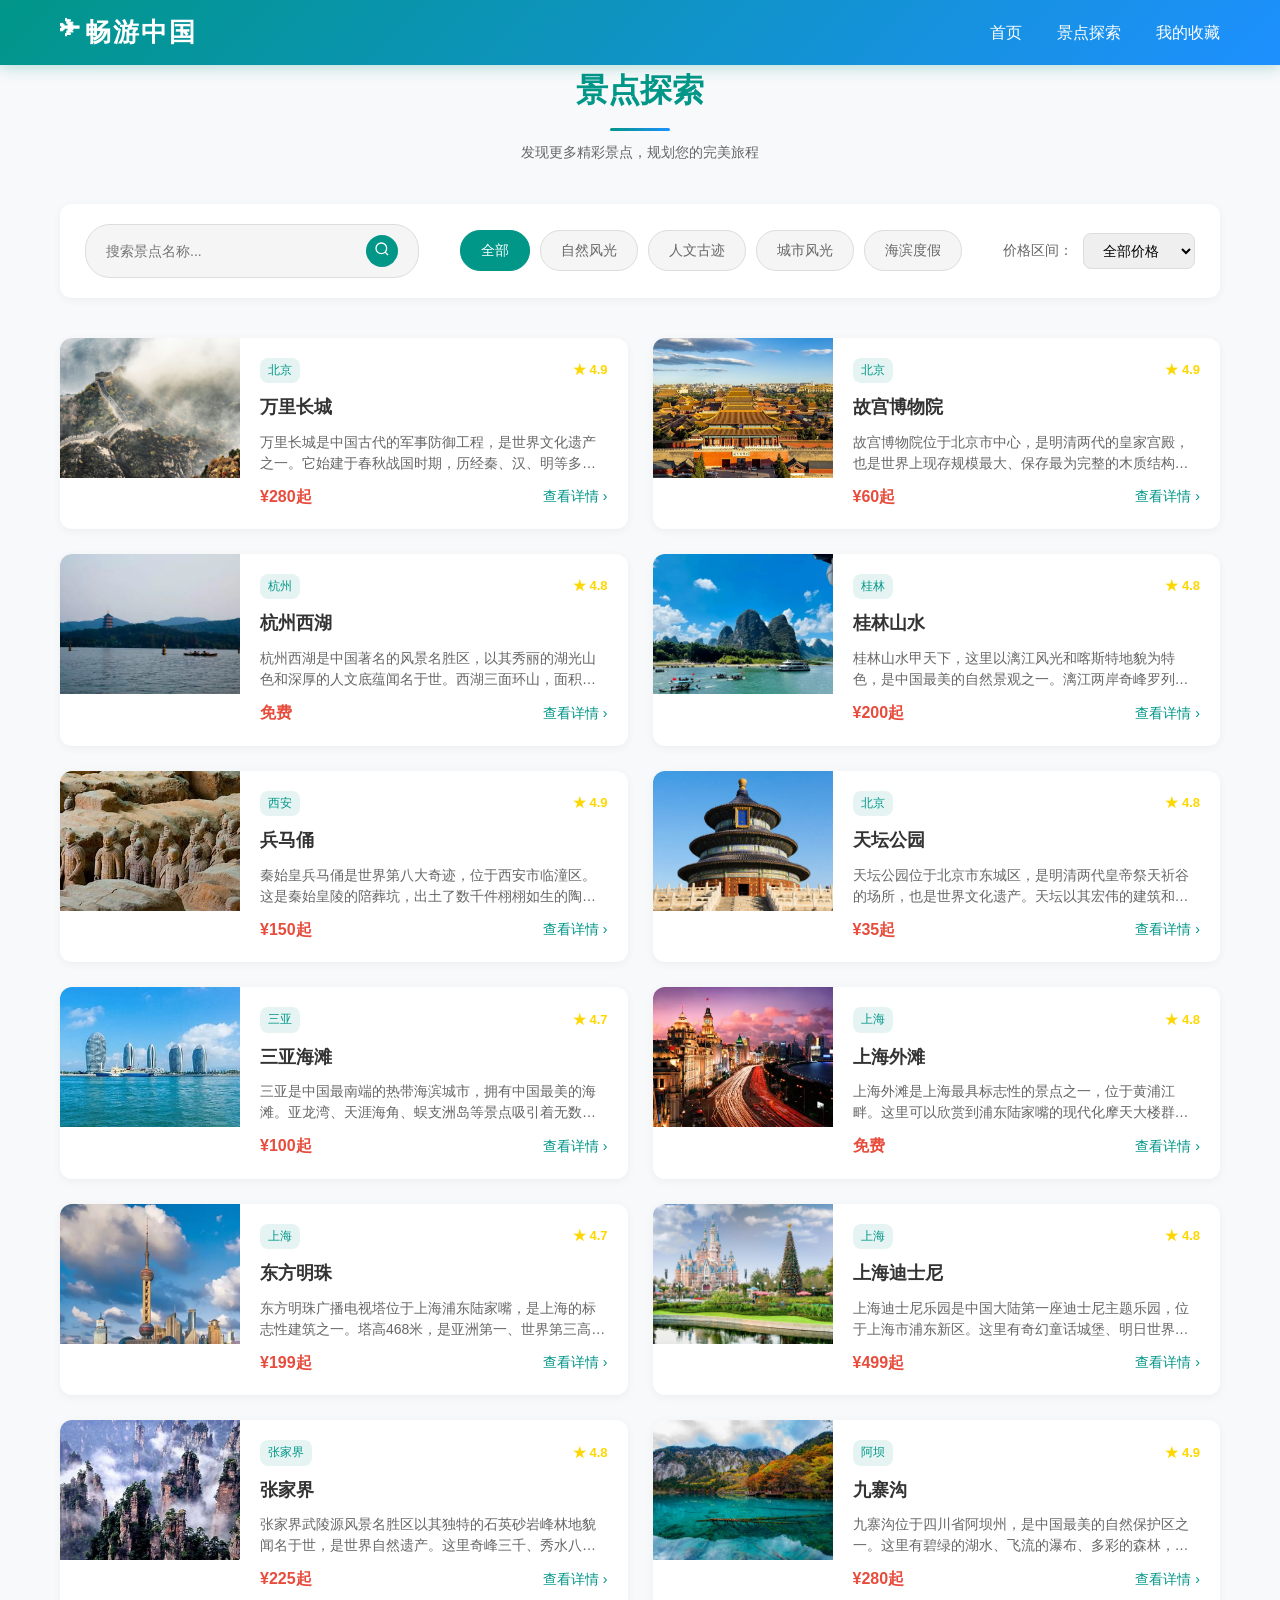
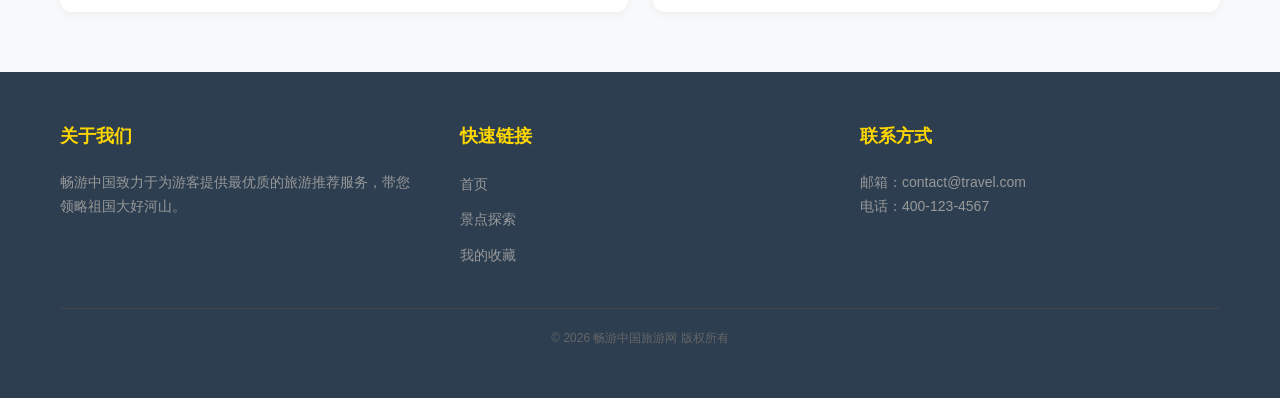
==== pages/explore.html @ 5ad82852 "Add files via upload" ====
<!DOCTYPE html>
<html lang="zh-CN">

<head>
    <meta charset="UTF-8">
    <meta name="viewport" content="width=device-width, initial-scale=1.0">
    <title>景点探索 - 畅游中国</title>
    <link rel="stylesheet" href="../css/style.css">
</head>

<body>
    <header id="main-header">
        <nav class="container">
            <a href="../index.html" class="logo">畅游中国</a>
            <ul class="nav-links">
                <li><a href="../index.html">首页</a></li>
                <li><a href="explore.html">景点探索</a></li>
                <li><a href="favorite.html">我的收藏</a></li>
            </ul>
        </nav>
    </header>

    <main>
        <section class="section-title">
            <h2>景点探索</h2>
            <div class="divider"></div>
            <p>发现更多精彩景点，规划您的完美旅程</p>
        </section>

        <section class="container">
            <div class="explore-header">
                <div class="search-box">
                    <input type="text" id="searchInput" placeholder="搜索景点名称...">
                    <button id="searchBtn">
                        <svg width="16" height="16" viewBox="0 0 24 24" fill="none" stroke="currentColor"
                            stroke-width="2">
                            <circle cx="11" cy="11" r="8"></circle>
                            <line x1="21" y1="21" x2="16.65" y2="16.65"></line>
                        </svg>
                    </button>
                </div>
                <div class="filter-tabs">
                    <span class="filter-tab active" data-filter="all">全部</span>
                    <span class="filter-tab" data-filter="natural">自然风光</span>
                    <span class="filter-tab" data-filter="cultural">人文古迹</span>
                    <span class="filter-tab" data-filter="city">城市风光</span>
                    <span class="filter-tab" data-filter="coastal">海滨度假</span>
                </div>
                <div class="price-filter">
                    <label for="priceSelect">价格区间：</label>
                    <select id="priceSelect">
                        <option value="all">全部价格</option>
                        <option value="free">免费</option>
                        <option value="low">¥100以下</option>
                        <option value="medium">¥100-500</option>
                        <option value="high">¥500以上</option>
                    </select>
                </div>
            </div>

            <div class="explore-list" id="exploreList">
            </div>
        </section>
    </main>

    <footer>
        <div class="container">
            <div class="footer-content">
                <div class="footer-section">
                    <h3>关于我们</h3>
                    <p>畅游中国致力于为游客提供最优质的旅游推荐服务，带您领略祖国大好河山。</p>
                </div>
                <div class="footer-section">
                    <h3>快速链接</h3>
                    <ul class="footer-links">
                        <li><a href="../index.html">首页</a></li>
                        <li><a href="explore.html">景点探索</a></li>
                        <li><a href="favorite.html">我的收藏</a></li>
                    </ul>
                </div>
                <div class="footer-section">
                    <h3>联系方式</h3>
                    <p>邮箱：contact@travel.com</p>
                    <p>电话：400-123-4567</p>
                </div>
            </div>
            <div class="footer-bottom">
                <p>&copy; 2026 畅游中国旅游网 版权所有</p>
            </div>
        </div>
    </footer>

    <button class="back-top" id="backTop">↑</button>

    <script src="../js/main_new.js"></script>
</body>

</html>
---- css/style.css ----
* {
    margin: 0;
    padding: 0;
    box-sizing: border-box;
}

html {
    scroll-behavior: smooth;
}

body {
    font-family: 'Microsoft YaHei', 'PingFang SC', 'Helvetica Neue', Arial, sans-serif;
    background-color: #F8F9FA;
    color: #333;
    line-height: 1.6;
    min-height: 100vh;
}

.container {
    max-width: 1200px;
    margin: 0 auto;
    padding: 0 20px;
}

header {
    background: linear-gradient(135deg, #009688 0%, #1E90FF 100%);
    position: fixed;
    top: 0;
    left: 0;
    right: 0;
    z-index: 1000;
    transition: all 0.3s ease;
    box-shadow: 0 2px 15px rgba(0, 150, 136, 0.3);
}

header.scrolled {
    background: rgba(0, 150, 136, 0.98);
    box-shadow: 0 4px 20px rgba(0, 0, 0, 0.2);
    backdrop-filter: blur(10px);
}

nav {
    display: flex;
    justify-content: space-between;
    align-items: center;
    height: 65px;
}

.logo {
    color: #fff;
    font-size: 26px;
    font-weight: bold;
    text-decoration: none;
    letter-spacing: 2px;
    position: relative;
    padding-left: 25px;
}

.logo::before {
    content: '✈';
    position: absolute;
    left: 0;
    font-size: 20px;
}

.nav-links {
    display: flex;
    list-style: none;
}

.nav-links li {
    margin-left: 35px;
}

.nav-links a {
    color: #fff;
    text-decoration: none;
    font-size: 16px;
    transition: color 0.3s ease;
    position: relative;
    padding: 8px 0;
}

.nav-links a:hover {
    color: #FFD700;
}

.nav-links a::after {
    content: '';
    position: absolute;
    bottom: 0;
    left: 0;
    width: 0;
    height: 2px;
    background: #FFD700;
    transition: width 0.3s ease;
}

.nav-links a:hover::after {
    width: 100%;
}

main {
    margin-top: 65px;
}

.banner {
    position: relative;
    height: 520px;
    overflow: hidden;
    border-radius: 0 0 40px 40px;
}

.slides {
    display: flex;
    height: 100%;
    transition: transform 0.5s ease;
}

.slide {
    min-width: 100%;
    height: 100%;
    position: relative;
}

.slide img {
    width: 100%;
    height: 100%;
    object-fit: cover;
}

.slide::after {
    content: '';
    position: absolute;
    top: 0;
    left: 0;
    right: 0;
    bottom: 0;
    background: linear-gradient(to top, rgba(0, 0, 0, 0.6), rgba(0, 0, 0, 0.1));
}

.slide-content {
    position: absolute;
    bottom: 60px;
    left: 60px;
    color: #fff;
    z-index: 10;
}

.slide-content h2 {
    font-size: 42px;
    margin-bottom: 12px;
    font-weight: bold;
    letter-spacing: 3px;
}

.slide-content p {
    font-size: 18px;
    opacity: 0.9;
}

.slide-content .price {
    display: inline-block;
    margin-top: 15px;
    background: rgba(255, 215, 0, 0.9);
    color: #333;
    padding: 8px 20px;
    border-radius: 20px;
    font-weight: bold;
    font-size: 16px;
}

.banner-controls {
    position: absolute;
    top: 50%;
    transform: translateY(-50%);
    width: 100%;
    display: flex;
    justify-content: space-between;
    padding: 0 30px;
    z-index: 20;
}

.banner-btn {
    width: 50px;
    height: 50px;
    background: rgba(255, 255, 255, 0.2);
    backdrop-filter: blur(10px);
    color: #fff;
    border: 1px solid rgba(255, 255, 255, 0.3);
    border-radius: 50%;
    font-size: 24px;
    cursor: pointer;
    transition: all 0.3s ease;
}

.banner-btn:hover {
    background: rgba(0, 150, 136, 0.9);
    border-color: #fff;
}

.banner-indicators {
    position: absolute;
    bottom: 25px;
    left: 50%;
    transform: translateX(-50%);
    display: flex;
    gap: 15px;
    z-index: 20;
}

.indicator {
    width: 12px;
    height: 12px;
    background: rgba(255, 255, 255, 0.5);
    border-radius: 50%;
    cursor: pointer;
    transition: all 0.3s ease;
}

.indicator:hover {
    background: rgba(255, 255, 255, 0.8);
}

.indicator.active {
    background: #FFD700;
    transform: scale(1.2);
}

.section-title {
    text-align: center;
    margin: 50px 0 40px;
}

.section-title h2 {
    font-size: 32px;
    color: #009688;
    margin-bottom: 12px;
    font-weight: bold;
}

.section-title .divider {
    width: 60px;
    height: 3px;
    background: linear-gradient(90deg, #009688, #1E90FF);
    margin: 0 auto;
    border-radius: 2px;
}

.section-title p {
    color: #666;
    margin-top: 10px;
    font-size: 14px;
}

.categories {
    display: grid;
    grid-template-columns: repeat(4, 1fr);
    gap: 25px;
    padding: 0 20px;
    margin-bottom: 60px;
}

.category-card {
    background: #fff;
    border-radius: 12px;
    padding: 25px;
    text-align: center;
    cursor: pointer;
    transition: all 0.3s ease;
    box-shadow: 0 2px 10px rgba(0, 0, 0, 0.05);
    border: 1px solid #eee;
}

.category-card:hover {
    transform: translateY(-8px);
    box-shadow: 0 8px 20px rgba(0, 150, 136, 0.15);
    border-color: #009688;
}

.category-card .icon {
    font-size: 40px;
    margin-bottom: 15px;
    color: #009688;
}

.category-card h3 {
    color: #333;
    font-size: 18px;
    margin-bottom: 8px;
    font-weight: bold;
}

.category-card p {
    color: #666;
    font-size: 13px;
}

.featured {
    padding: 0 20px;
    margin-bottom: 60px;
}

.featured-grid {
    display: grid;
    grid-template-columns: repeat(3, 1fr);
    gap: 30px;
}

.featured-card {
    background: #fff;
    border-radius: 15px;
    overflow: hidden;
    box-shadow: 0 4px 15px rgba(0, 0, 0, 0.08);
    transition: all 0.3s ease;
    cursor: pointer;
}

.featured-card:hover {
    transform: translateY(-8px);
    box-shadow: 0 10px 25px rgba(0, 0, 0, 0.12);
}

.featured-card img {
    width: 100%;
    height: 220px;
    object-fit: cover;
    transition: transform 0.3s ease;
}

.featured-card:hover img {
    transform: scale(1.05);
}

.featured-card .card-info {
    padding: 20px;
}

.featured-card .card-header {
    display: flex;
    justify-content: space-between;
    align-items: center;
    margin-bottom: 10px;
}

.featured-card .card-city {
    color: #009688;
    font-size: 13px;
    background: rgba(0, 150, 136, 0.1);
    padding: 4px 10px;
    border-radius: 10px;
}

.featured-card .card-rating {
    color: #FFD700;
    font-size: 14px;
    font-weight: bold;
}

.featured-card h3 {
    color: #333;
    font-size: 20px;
    margin-bottom: 10px;
    font-weight: bold;
}

.featured-card p {
    color: #666;
    font-size: 14px;
    line-height: 1.6;
    display: -webkit-box;
    -webkit-line-clamp: 2;
    -webkit-box-orient: vertical;
    overflow: hidden;
    margin-bottom: 15px;
}

.featured-card .card-footer {
    display: flex;
    justify-content: space-between;
    align-items: center;
}

.featured-card .card-price {
    color: #E74C3C;
    font-size: 18px;
    font-weight: bold;
}

.featured-card .card-price span {
    font-size: 12px;
    color: #999;
    font-weight: normal;
}

.featured-card .card-btn {
    background: linear-gradient(135deg, #009688, #1E90FF);
    color: #fff;
    border: none;
    padding: 8px 20px;
    border-radius: 20px;
    font-size: 13px;
    cursor: pointer;
    transition: all 0.3s ease;
}

.featured-card .card-btn:hover {
    transform: scale(1.05);
    box-shadow: 0 4px 15px rgba(0, 150, 136, 0.4);
}

.explore-header {
    display: flex;
    justify-content: space-between;
    align-items: center;
    margin-bottom: 40px;
    flex-wrap: wrap;
    gap: 20px;
    padding: 20px 25px;
    background: #fff;
    border-radius: 12px;
    box-shadow: 0 2px 10px rgba(0, 0, 0, 0.05);
}

.search-box {
    display: flex;
    align-items: center;
    background: #f5f5f5;
    border-radius: 25px;
    padding: 10px 20px;
    border: 1px solid #ddd;
    transition: all 0.3s ease;
}

.search-box:focus-within {
    border-color: #009688;
    box-shadow: 0 0 0 3px rgba(0, 150, 136, 0.1);
}

.search-box input {
    border: none;
    outline: none;
    font-size: 14px;
    padding-right: 15px;
    width: 260px;
    background: transparent;
}

.search-box button {
    background: #009688;
    color: #fff;
    border: none;
    border-radius: 50%;
    width: 32px;
    height: 32px;
    cursor: pointer;
    transition: all 0.3s ease;
}

.search-box button:hover {
    background: #00796B;
    transform: scale(1.1);
}

.filter-tabs {
    display: flex;
    gap: 10px;
}

.filter-tab {
    padding: 8px 20px;
    background: #f5f5f5;
    border: 1px solid #ddd;
    border-radius: 20px;
    cursor: pointer;
    transition: all 0.3s ease;
    font-size: 14px;
    color: #666;
}

.filter-tab:hover {
    border-color: #009688;
    color: #009688;
}

.filter-tab.active {
    background: #009688;
    color: #fff;
    border-color: #009688;
}

.price-filter {
    display: flex;
    align-items: center;
    gap: 10px;
}

.price-filter label {
    font-size: 14px;
    color: #666;
}

.price-filter select {
    padding: 8px 15px;
    border: 1px solid #ddd;
    border-radius: 8px;
    outline: none;
    font-size: 14px;
    cursor: pointer;
}

.price-filter select:focus {
    border-color: #009688;
}

.explore-list {
    display: grid;
    grid-template-columns: repeat(2, 1fr);
    gap: 25px;
}

.explore-item {
    display: flex;
    background: #fff;
    border-radius: 12px;
    overflow: hidden;
    box-shadow: 0 2px 10px rgba(0, 0, 0, 0.05);
    transition: all 0.3s ease;
    cursor: pointer;
}

.explore-item:hover {
    transform: translateX(5px);
    box-shadow: 0 4px 15px rgba(0, 0, 0, 0.08);
}

.explore-item img {
    width: 180px;
    height: 140px;
    object-fit: cover;
    flex-shrink: 0;
}

.explore-item .item-content {
    padding: 20px;
    flex: 1;
    display: flex;
    flex-direction: column;
    justify-content: space-between;
}

.explore-item .item-header {
    display: flex;
    justify-content: space-between;
    align-items: center;
}

.explore-item .item-city {
    color: #009688;
    font-size: 12px;
    background: rgba(0, 150, 136, 0.1);
    padding: 3px 8px;
    border-radius: 8px;
}

.explore-item .item-rating {
    color: #FFD700;
    font-size: 13px;
    font-weight: bold;
}

.explore-item h3 {
    color: #333;
    font-size: 18px;
    margin: 10px 0;
    font-weight: bold;
}

.explore-item p {
    color: #666;
    font-size: 14px;
    line-height: 1.5;
    display: -webkit-box;
    -webkit-line-clamp: 2;
    -webkit-box-orient: vertical;
    overflow: hidden;
}

.explore-item .item-footer {
    display: flex;
    justify-content: space-between;
    align-items: center;
    margin-top: 10px;
}

.explore-item .item-price {
    color: #E74C3C;
    font-size: 16px;
    font-weight: bold;
}

.explore-item .item-link {
    color: #009688;
    text-decoration: none;
    font-size: 14px;
    font-weight: 500;
}

.explore-item .item-link:hover {
    color: #00796B;
}

.detail-header {
    position: relative;
    height: 450px;
    overflow: hidden;
}

.detail-header img {
    width: 100%;
    height: 100%;
    object-fit: cover;
}

.detail-header .overlay {
    position: absolute;
    top: 0;
    left: 0;
    right: 0;
    bottom: 0;
    background: linear-gradient(to bottom, rgba(0, 0, 0, 0.2), rgba(0, 0, 0, 0.7));
}

.detail-header .detail-title {
    position: absolute;
    bottom: 60px;
    left: 60px;
    color: #fff;
    z-index: 10;
}

.detail-header .detail-title h1 {
    font-size: 42px;
    margin-bottom: 15px;
    font-weight: bold;
}

.detail-header .detail-title .meta {
    display: flex;
    gap: 20px;
    font-size: 15px;
    opacity: 0.9;
}

.detail-header .detail-title .meta span {
    display: flex;
    align-items: center;
    gap: 5px;
}

.detail-header .back-btn {
    position: absolute;
    top: 30px;
    left: 30px;
    padding: 12px 24px;
    background: rgba(255, 255, 255, 0.2);
    backdrop-filter: blur(10px);
    border: 2px solid rgba(255, 255, 255, 0.5);
    border-radius: 30px;
    cursor: pointer;
    transition: all 0.3s ease;
    font-size: 15px;
    color: #fff;
    z-index: 20;
}

.detail-header .back-btn:hover {
    background: rgba(255, 255, 255, 0.3);
    border-color: #fff;
}

.detail-header .favorite-btn {
    position: absolute;
    top: 30px;
    right: 30px;
    width: 50px;
    height: 50px;
    background: rgba(255, 255, 255, 0.2);
    backdrop-filter: blur(10px);
    border: 2px solid rgba(255, 255, 255, 0.5);
    border-radius: 50%;
    cursor: pointer;
    transition: all 0.3s ease;
    display: flex;
    align-items: center;
    justify-content: center;
    font-size: 24px;
    color: #fff;
    z-index: 20;
}

.detail-header .favorite-btn:hover {
    background: rgba(231, 76, 60, 0.9);
    border-color: #fff;
}

.detail-header .favorite-btn.favorited {
    background: #E74C3C;
    border-color: #fff;
    color: #fff;
}

.detail-content {
    padding: 50px 20px;
    max-width: 900px;
    margin: 0 auto;
}

.detail-tabs {
    display: flex;
    margin-bottom: 30px;
    border-bottom: 2px solid #eee;
}

.detail-tab {
    padding: 12px 30px;
    background: none;
    border: none;
    font-size: 16px;
    cursor: pointer;
    color: #666;
    margin-right: 15px;
    position: relative;
    transition: color 0.3s ease;
    font-weight: 500;
}

.detail-tab:hover {
    color: #009688;
}

.detail-tab.active {
    color: #009688;
}

.detail-tab.active::after {
    content: '';
    position: absolute;
    bottom: -2px;
    left: 0;
    right: 0;
    height: 2px;
    background: #009688;
}

.tab-content {
    display: none;
}

.tab-content.active {
    display: block;
    animation: fadeIn 0.3s ease;
}

@keyframes fadeIn {
    from { opacity: 0; transform: translateY(10px); }
    to { opacity: 1; transform: translateY(0); }
}

.tab-content p {
    margin-bottom: 20px;
    font-size: 16px;
    line-height: 1.8;
    color: #333;
    text-indent: 2em;
}

.tab-content ul {
    list-style: none;
    padding-left: 0;
}

.tab-content li {
    padding: 12px 0;
    border-bottom: 1px dashed #ddd;
    position: relative;
    padding-left: 25px;
}

.tab-content li::before {
    content: '★';
    position: absolute;
    left: 0;
    color: #FFD700;
}

.detail-info {
    display: grid;
    grid-template-columns: repeat(4, 1fr);
    gap: 20px;
    margin-bottom: 40px;
    background: #fff;
    padding: 25px;
    border-radius: 12px;
    box-shadow: 0 2px 10px rgba(0, 0, 0, 0.05);
}

.info-item {
    text-align: center;
}

.info-item .info-value {
    font-size: 24px;
    font-weight: bold;
    color: #009688;
    margin-bottom: 5px;
}

.info-item .info-label {
    font-size: 13px;
    color: #666;
}

.favorite-section {
    max-width: 1000px;
    margin: 40px auto;
    padding: 0 20px;
}

.favorite-grid {
    display: grid;
    grid-template-columns: repeat(3, 1fr);
    gap: 25px;
}

.favorite-card {
    background: #fff;
    border-radius: 12px;
    overflow: hidden;
    box-shadow: 0 2px 10px rgba(0, 0, 0, 0.05);
    transition: all 0.3s ease;
    position: relative;
}

.favorite-card:hover {
    box-shadow: 0 5px 15px rgba(0, 0, 0, 0.1);
}

.favorite-card img {
    width: 100%;
    height: 180px;
    object-fit: cover;
}

.favorite-card .card-body {
    padding: 20px;
}

.favorite-card h3 {
    color: #333;
    font-size: 18px;
    margin-bottom: 8px;
    font-weight: bold;
}

.favorite-card p {
    color: #666;
    font-size: 14px;
    margin-bottom: 12px;
}

.favorite-card .card-footer {
    display: flex;
    justify-content: space-between;
    align-items: center;
}

.favorite-card .card-price {
    color: #E74C3C;
    font-size: 16px;
    font-weight: bold;
}

.favorite-card .remove-btn {
    background: #fff;
    border: 1px solid #E74C3C;
    color: #E74C3C;
    padding: 6px 15px;
    border-radius: 15px;
    font-size: 13px;
    cursor: pointer;
    transition: all 0.3s ease;
}

.favorite-card .remove-btn:hover {
    background: #E74C3C;
    color: #fff;
}

.empty-favorite {
    text-align: center;
    padding: 60px;
    background: #fff;
    border-radius: 12px;
    box-shadow: 0 2px 10px rgba(0, 0, 0, 0.05);
}

.empty-favorite .icon {
    font-size: 60px;
    color: #ddd;
    margin-bottom: 20px;
}

.empty-favorite h3 {
    color: #333;
    margin-bottom: 10px;
}

.empty-favorite p {
    color: #666;
    margin-bottom: 20px;
}

.empty-favorite a {
    display: inline-block;
    background: #009688;
    color: #fff;
    padding: 10px 30px;
    border-radius: 20px;
    text-decoration: none;
    transition: all 0.3s ease;
}

.empty-favorite a:hover {
    background: #00796B;
}

.back-top {
    position: fixed;
    bottom: 30px;
    right: 30px;
    width: 50px;
    height: 50px;
    background: #009688;
    color: #fff;
    border: none;
    border-radius: 50%;
    cursor: pointer;
    opacity: 0;
    visibility: hidden;
    transition: all 0.3s ease;
    display: flex;
    align-items: center;
    justify-content: center;
    font-size: 20px;
    z-index: 1000;
    box-shadow: 0 4px 15px rgba(0, 150, 136, 0.3);
}

.back-top.show {
    opacity: 1;
    visibility: visible;
}

.back-top:hover {
    background: #00796B;
    transform: translateY(-3px);
}

footer {
    background: #2C3E50;
    color: #fff;
    padding: 50px 20px;
    margin-top: 60px;
}

.footer-content {
    display: grid;
    grid-template-columns: repeat(3, 1fr);
    gap: 40px;
    margin-bottom: 30px;
}

.footer-section h3 {
    color: #FFD700;
    margin-bottom: 20px;
    font-size: 18px;
    font-weight: bold;
}

.footer-section p {
    color: #999;
    font-size: 14px;
    line-height: 1.7;
}

.footer-links {
    list-style: none;
}

.footer-links li {
    margin-bottom: 10px;
}

.footer-links a {
    color: #999;
    text-decoration: none;
    font-size: 14px;
    transition: color 0.3s ease;
}

.footer-links a:hover {
    color: #FFD700;
}

.footer-bottom {
    text-align: center;
    padding-top: 20px;
    border-top: 1px solid #444;
    color: #666;
    font-size: 12px;
}

@media (max-width: 900px) {
    .categories {
        grid-template-columns: repeat(2, 1fr);
    }

    .featured-grid {
        grid-template-columns: repeat(2, 1fr);
    }

    .explore-list {
        grid-template-columns: 1fr;
    }

    .favorite-grid {
        grid-template-columns: repeat(2, 1fr);
    }

    .footer-content {
        grid-template-columns: 1fr;
        text-align: center;
    }

    .detail-info {
        grid-template-columns: repeat(2, 1fr);
    }
}

@media (max-width: 600px) {
    .categories {
        grid-template-columns: 1fr;
    }

    .featured-grid {
        grid-template-columns: 1fr;
    }

    .favorite-grid {
        grid-template-columns: 1fr;
    }

    .nav-links {
        display: none;
    }

    .slide-content h2 {
        font-size: 28px;
    }

    .detail-header .detail-title h1 {
        font-size: 28px;
    }

    .detail-header .detail-title {
        left: 30px;
        bottom: 30px;
    }

    .search-box input {
        width: 180px;
    }

    .filter-tabs {
        flex-wrap: wrap;
    }

    .filter-tab {
        padding: 6px 15px;
        font-size: 13px;
    }

    .detail-info {
        grid-template-columns: 1fr;
    }
}
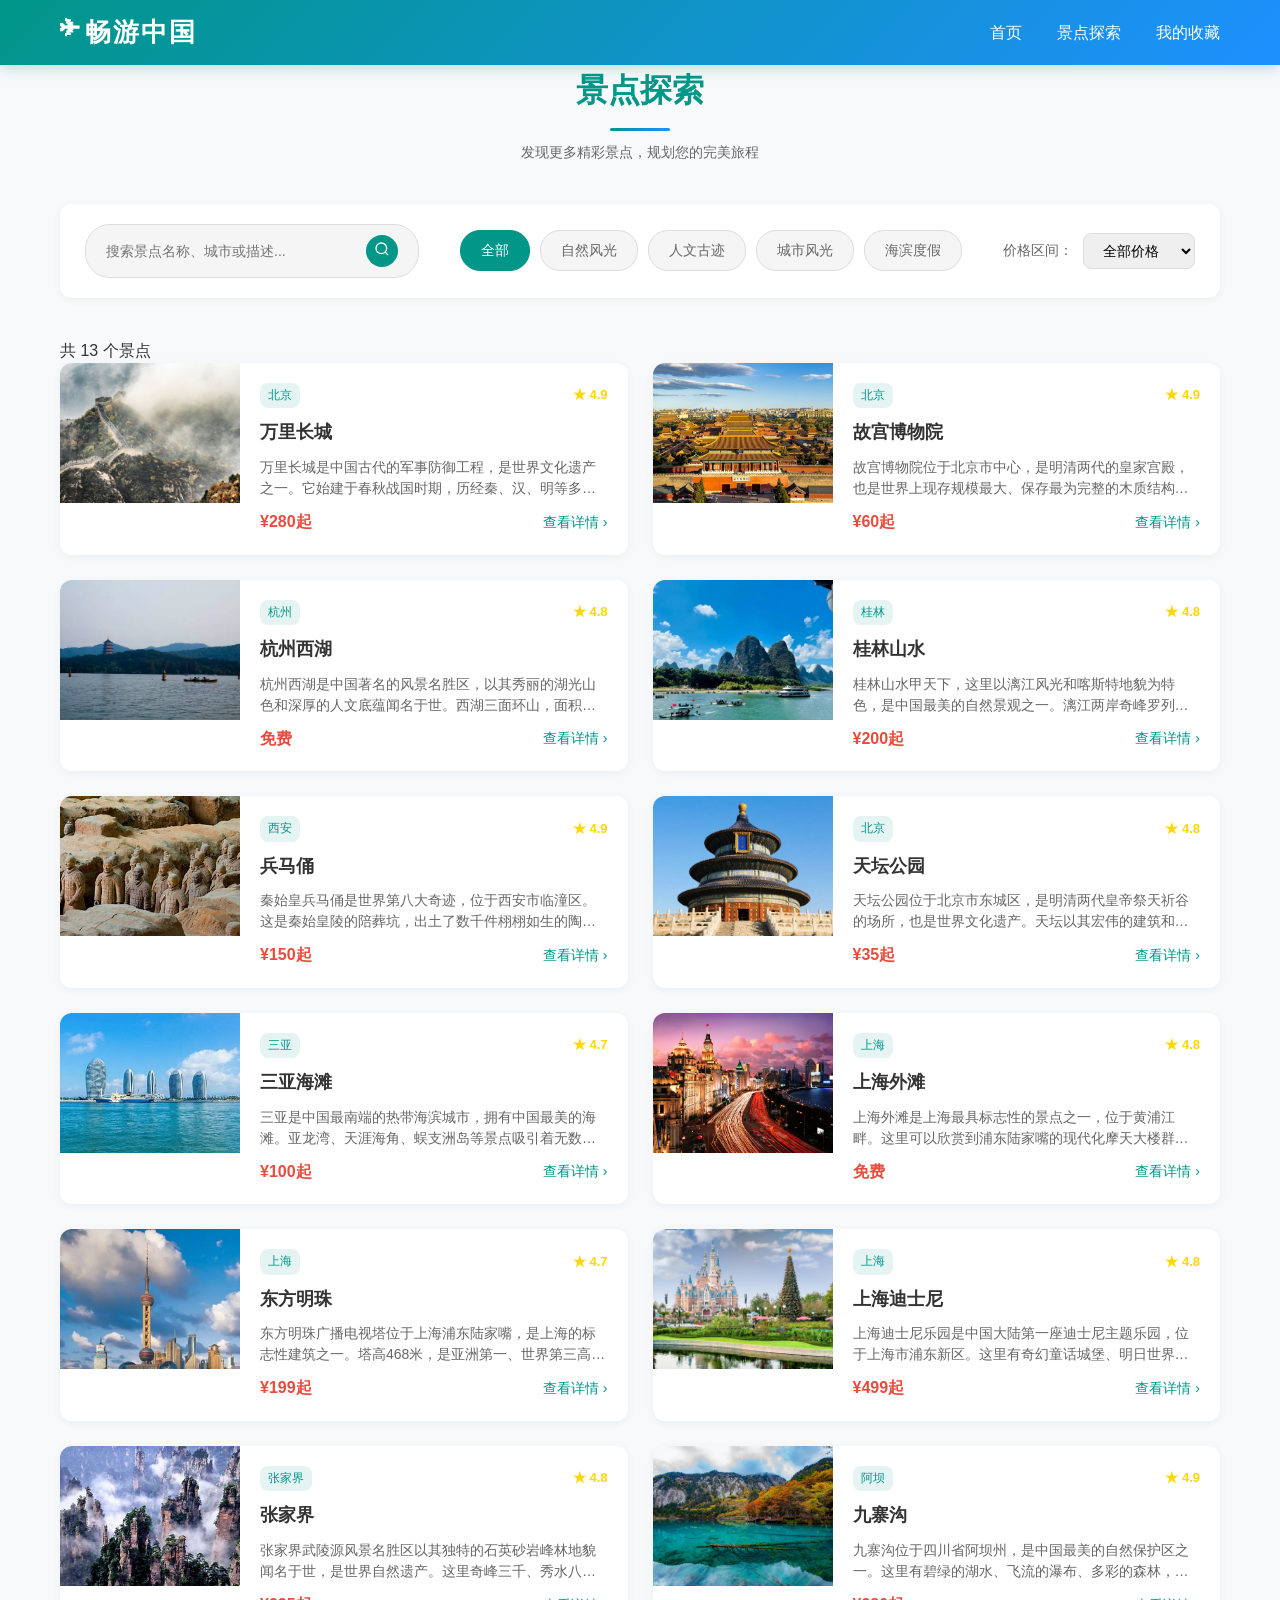
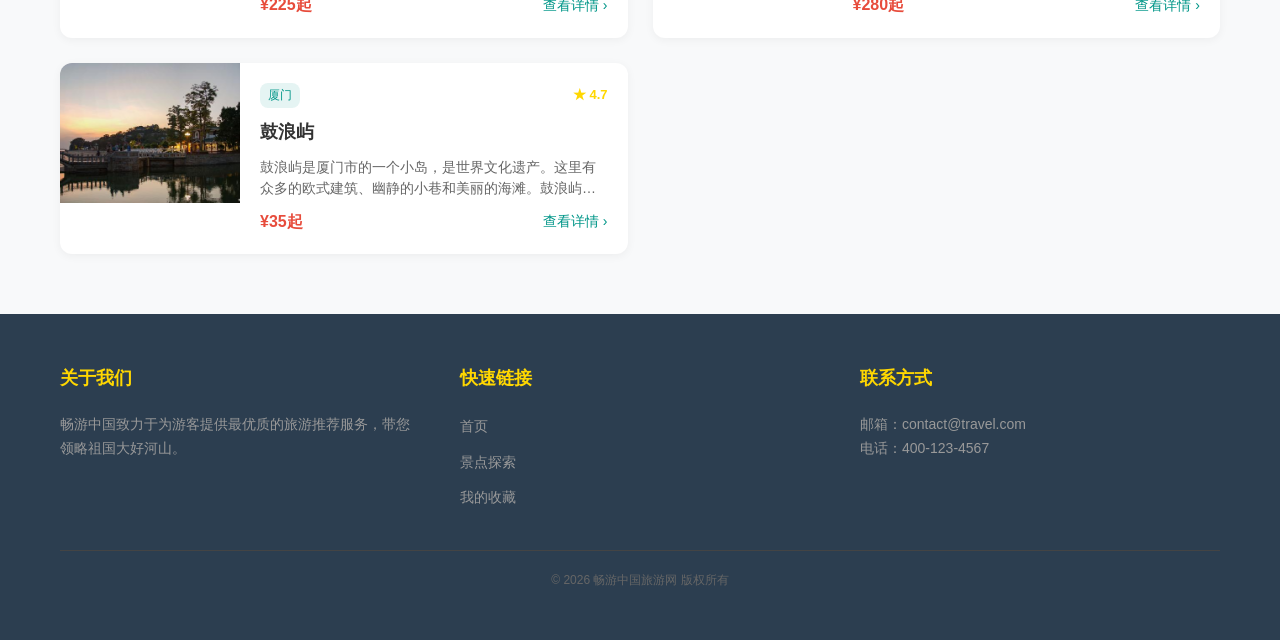
==== commit 55211ebc: "Add files via upload" ====
--- a/pages/explore.html
+++ b/pages/explore.html
@@ -30,7 +30,7 @@
         <section class="container">
             <div class="explore-header">
                 <div class="search-box">
-                    <input type="text" id="searchInput" placeholder="搜索景点名称...">
+                    <input type="text" id="searchInput" placeholder="搜索景点名称、城市或描述...">
                     <button id="searchBtn">
                         <svg width="16" height="16" viewBox="0 0 24 24" fill="none" stroke="currentColor"
                             stroke-width="2">
@@ -58,6 +58,7 @@
                 </div>
             </div>
 
+            <div class="search-result-count" id="resultCount">共 <span>13</span> 个景点</div>
             <div class="explore-list" id="exploreList">
             </div>
         </section>
